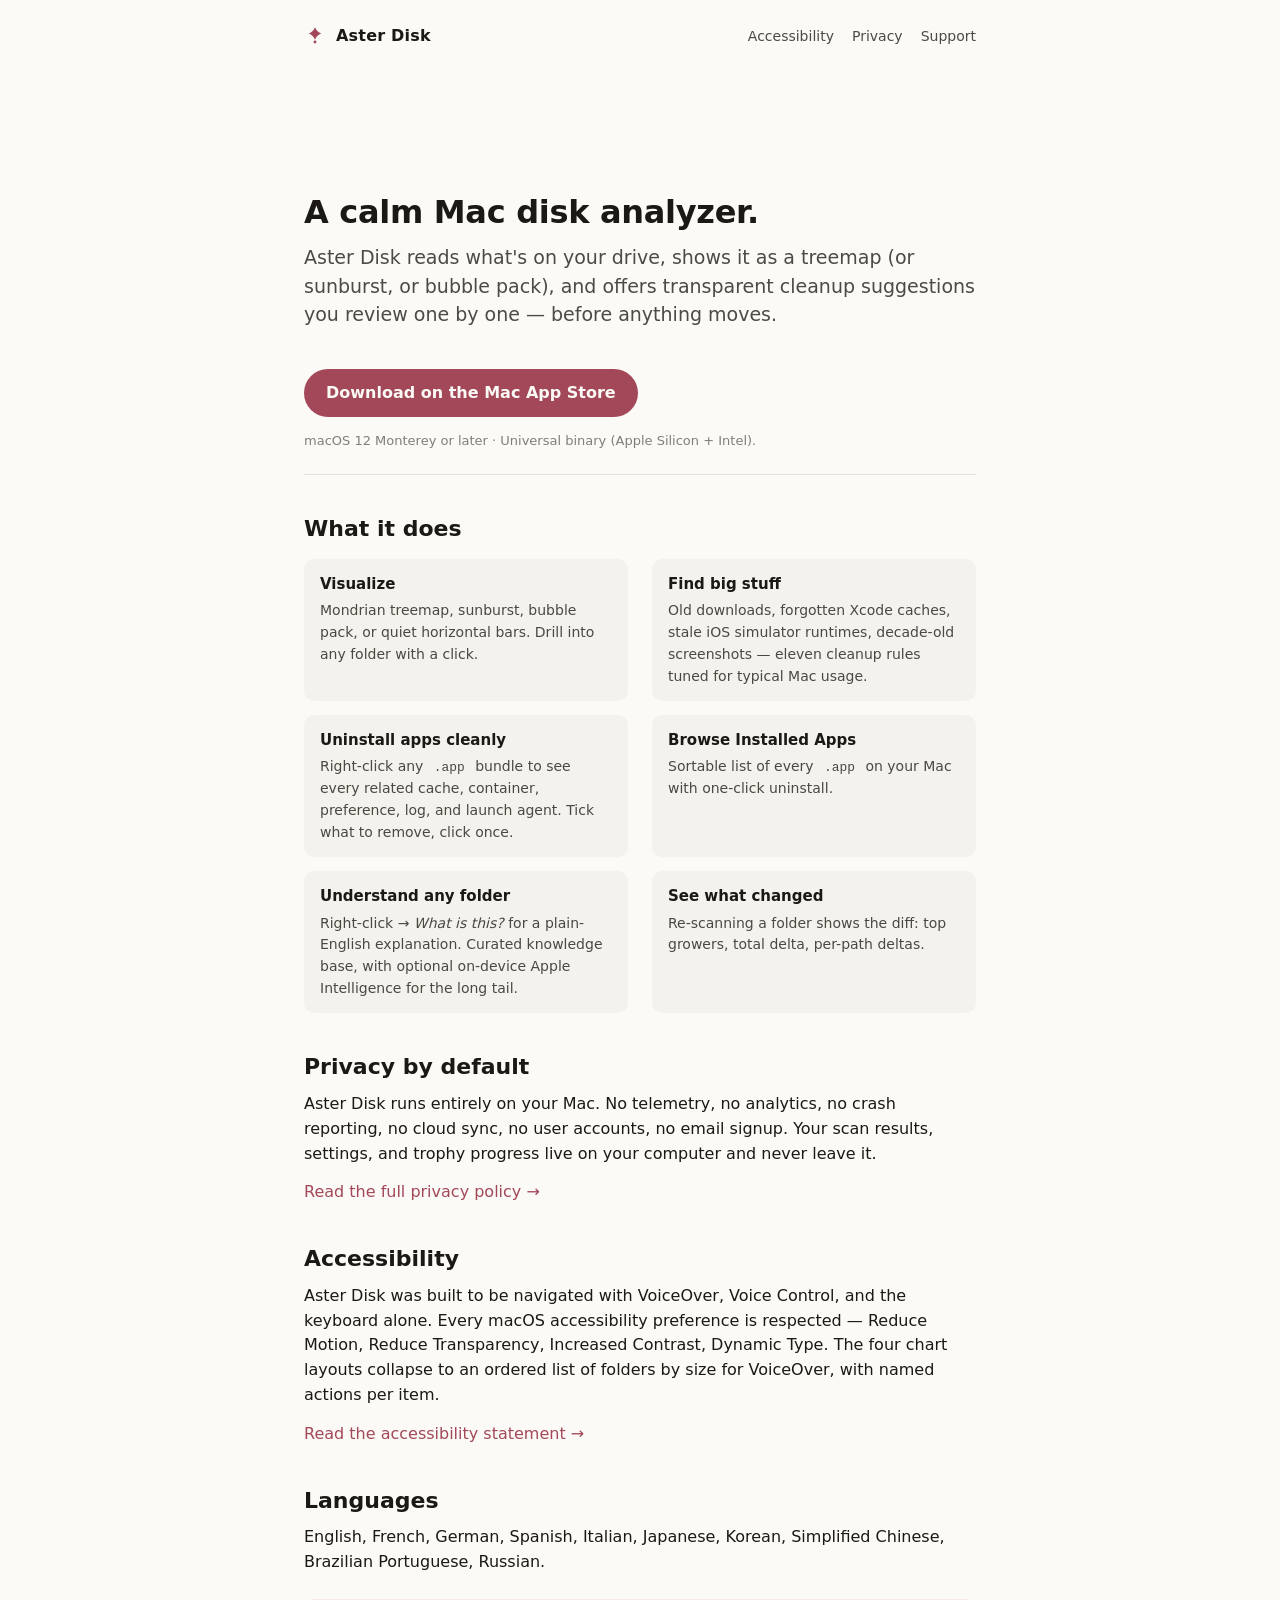
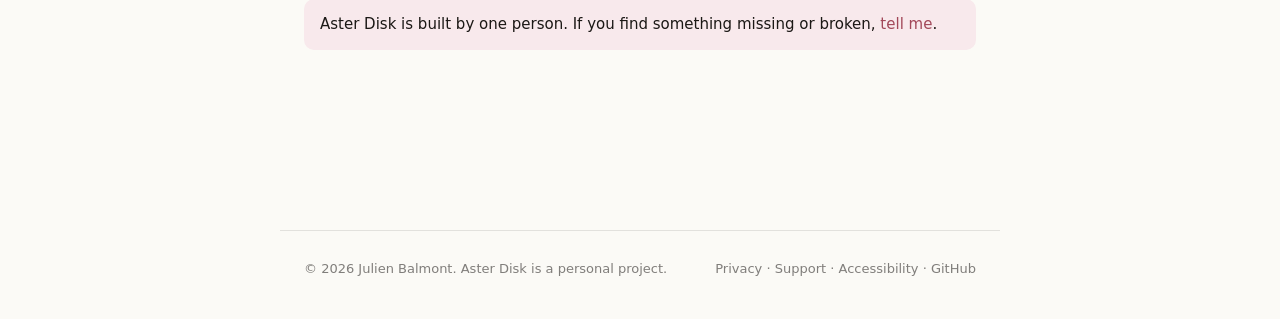
==== index.html @ 770c481d "site: www.asterdisk.com (index, privacy, support, accessibility, 404) First cut of the public market" ====
<!doctype html>
<html lang="en">
<head>
    <meta charset="utf-8">
    <meta name="viewport" content="width=device-width, initial-scale=1">
    <title>Aster Disk — a calm, native macOS disk analyzer</title>
    <meta name="description" content="Aster Disk reads what's on your Mac drive, shows it as a treemap, and offers transparent cleanup suggestions you can review one by one before anything moves.">
    <meta name="theme-color" content="#a24859" media="(prefers-color-scheme: light)">
    <meta name="theme-color" content="#1a1916" media="(prefers-color-scheme: dark)">
    <link rel="stylesheet" href="/styles.css">
    <link rel="canonical" href="https://www.asterdisk.com/">
    <meta property="og:type" content="website">
    <meta property="og:title" content="Aster Disk — calm Mac disk analyzer">
    <meta property="og:description" content="Native macOS disk analyzer with transparent cleanup suggestions. No telemetry, no cloud, no accounts.">
    <meta property="og:url" content="https://www.asterdisk.com/">
</head>
<body>
<a class="skip" href="#main">Skip to content</a>

<header class="site">
    <a class="brand" href="/" aria-label="Aster Disk home">
        <svg class="mark" viewBox="0 0 24 24" fill="none" aria-hidden="true">
            <path d="M12 2.5c1.1 3.2 3.6 5.7 6.8 6.8-3.2 1.1-5.7 3.6-6.8 6.8-1.1-3.2-3.6-5.7-6.8-6.8C8.4 8.2 10.9 5.7 12 2.5z" fill="currentColor"/>
            <circle cx="12" cy="18.5" r="1.6" fill="currentColor"/>
        </svg>
        Aster Disk
    </a>
    <nav class="top" aria-label="Primary">
        <a href="/accessibility">Accessibility</a>
        <a href="/privacy">Privacy</a>
        <a href="/support">Support</a>
    </nav>
</header>

<main id="main">
    <section class="hero">
        <h1>A calm Mac disk analyzer.</h1>
        <p class="lead">
            Aster Disk reads what's on your drive, shows it as a treemap
            (or sunburst, or bubble pack), and offers transparent cleanup
            suggestions you review one by one — before anything moves.
        </p>
        <a class="cta" href="https://apps.apple.com/app/aster-disk" rel="noopener">
            Download on the Mac App Store
        </a>
        <p style="margin-top:14px;color:var(--ink-3);font-size:13px;">
            macOS 12 Monterey or later · Universal binary (Apple Silicon + Intel).
        </p>
    </section>

    <h2>What it does</h2>
    <div class="features">
        <div class="feature">
            <h3>Visualize</h3>
            <p>Mondrian treemap, sunburst, bubble pack, or quiet horizontal bars. Drill into any folder with a click.</p>
        </div>
        <div class="feature">
            <h3>Find big stuff</h3>
            <p>Old downloads, forgotten Xcode caches, stale iOS simulator runtimes, decade-old screenshots — eleven cleanup rules tuned for typical Mac usage.</p>
        </div>
        <div class="feature">
            <h3>Uninstall apps cleanly</h3>
            <p>Right-click any <code>.app</code> bundle to see every related cache, container, preference, log, and launch agent. Tick what to remove, click once.</p>
        </div>
        <div class="feature">
            <h3>Browse Installed Apps</h3>
            <p>Sortable list of every <code>.app</code> on your Mac with one-click uninstall.</p>
        </div>
        <div class="feature">
            <h3>Understand any folder</h3>
            <p>Right-click → <em>What is this?</em> for a plain-English explanation. Curated knowledge base, with optional on-device Apple Intelligence for the long tail.</p>
        </div>
        <div class="feature">
            <h3>See what changed</h3>
            <p>Re-scanning a folder shows the diff: top growers, total delta, per-path deltas.</p>
        </div>
    </div>

    <h2>Privacy by default</h2>
    <p>
        Aster Disk runs entirely on your Mac. No telemetry, no analytics,
        no crash reporting, no cloud sync, no user accounts, no email
        signup. Your scan results, settings, and trophy progress live on
        your computer and never leave it.
    </p>
    <p><a href="/privacy">Read the full privacy policy →</a></p>

    <h2>Accessibility</h2>
    <p>
        Aster Disk was built to be navigated with VoiceOver, Voice
        Control, and the keyboard alone. Every macOS accessibility
        preference is respected — Reduce Motion, Reduce Transparency,
        Increased Contrast, Dynamic Type. The four chart layouts
        collapse to an ordered list of folders by size for VoiceOver,
        with named actions per item.
    </p>
    <p><a href="/accessibility">Read the accessibility statement →</a></p>

    <h2>Languages</h2>
    <p>
        English, French, German, Spanish, Italian, Japanese, Korean,
        Simplified Chinese, Brazilian Portuguese, Russian.
    </p>

    <div class="callout">
        Aster Disk is built by one person. If you find something missing
        or broken, <a href="/support">tell me</a>.
    </div>
</main>

<footer class="site">
    <span>© 2026 Julien Balmont. Aster Disk is a personal project.</span>
    <span>
        <a href="/privacy">Privacy</a> ·
        <a href="/support">Support</a> ·
        <a href="/accessibility">Accessibility</a> ·
        <a href="https://github.com/nerique/aster-public">GitHub</a>
    </span>
</footer>
</body>
</html>
---- styles.css ----
/* Aster Disk — public site stylesheet.
 * Mirrors the app's M13 design tokens (Theme.swift / tokens.css).
 * No JavaScript anywhere on the site; every page renders correctly
 * with just HTML + this stylesheet. */

:root {
    --paper: #fbfaf6;
    --paper-2: #f4f2ec;
    --paper-3: #ece9e1;
    --ink: #1b1815;
    --ink-2: rgba(27, 24, 21, 0.78);
    --ink-3: rgba(27, 24, 21, 0.55);
    --hairline: rgba(0, 0, 0, 0.10);
    --brand: #a24859;
    --brand-bg: #f8e9ec;
    --max-width: 720px;
}

@media (prefers-color-scheme: dark) {
    :root {
        --paper: #1a1916;
        --paper-2: #22201d;
        --paper-3: #2c2926;
        --ink: #f2eee8;
        --ink-2: rgba(242, 238, 232, 0.78);
        --ink-3: rgba(242, 238, 232, 0.55);
        --hairline: rgba(255, 255, 255, 0.10);
        --brand: #e08591;
        --brand-bg: #4d2a30;
    }
}

* { box-sizing: border-box; }

html, body {
    margin: 0;
    padding: 0;
    background: var(--paper);
    color: var(--ink);
    font-family: -apple-system, BlinkMacSystemFont, "SF Pro Text",
                 system-ui, "Segoe UI", Roboto, sans-serif;
    font-size: 16px;
    line-height: 1.55;
    -webkit-font-smoothing: antialiased;
}

main {
    max-width: var(--max-width);
    margin: 0 auto;
    padding: 64px 24px 96px;
}

header.site {
    max-width: var(--max-width);
    margin: 0 auto;
    padding: 24px 24px 0;
    display: flex;
    align-items: center;
    gap: 12px;
}

header.site a.brand {
    color: var(--ink);
    text-decoration: none;
    font-weight: 600;
    letter-spacing: 0.2px;
    display: flex;
    align-items: center;
    gap: 10px;
}

.mark {
    width: 22px;
    height: 22px;
    color: var(--brand);
}

nav.top {
    margin-left: auto;
    display: flex;
    gap: 18px;
    font-size: 14px;
}

nav.top a {
    color: var(--ink-2);
    text-decoration: none;
}

nav.top a:hover, nav.top a:focus { color: var(--brand); }

h1 {
    font-size: 32px;
    line-height: 1.2;
    margin: 24px 0 12px;
    font-weight: 700;
    letter-spacing: -0.3px;
}

h2 {
    font-size: 22px;
    line-height: 1.3;
    margin: 40px 0 10px;
    font-weight: 600;
}

h3 {
    font-size: 17px;
    margin: 28px 0 6px;
    font-weight: 600;
}

p, ul, ol { margin: 0 0 14px; }
ul, ol { padding-left: 22px; }
li { margin: 6px 0; }

a { color: var(--brand); text-decoration: none; }
a:hover, a:focus { text-decoration: underline; }

code, kbd, .mono {
    font-family: "SF Mono", ui-monospace, Menlo, Consolas, monospace;
    font-size: 0.92em;
    background: var(--paper-2);
    padding: 1px 6px;
    border-radius: 4px;
}

.lead {
    font-size: 19px;
    line-height: 1.5;
    color: var(--ink-2);
    margin: 0 0 28px;
}

.hero {
    padding: 56px 0 8px;
    border-bottom: 1px solid var(--hairline);
    margin-bottom: 40px;
}

.cta {
    display: inline-flex;
    align-items: center;
    gap: 8px;
    padding: 12px 22px;
    border-radius: 999px;
    background: var(--brand);
    color: var(--paper);
    font-weight: 600;
    text-decoration: none;
    margin-top: 12px;
}
.cta:hover { text-decoration: none; opacity: 0.92; }

.cta.secondary {
    background: transparent;
    color: var(--brand);
    border: 1px solid var(--brand);
}

.features {
    display: grid;
    grid-template-columns: 1fr 1fr;
    gap: 14px 24px;
    margin: 16px 0 40px;
}

@media (max-width: 540px) {
    .features { grid-template-columns: 1fr; }
    main { padding: 32px 20px 64px; }
    h1 { font-size: 26px; }
}

.feature {
    padding: 14px 16px;
    background: var(--paper-2);
    border-radius: 10px;
}

.feature h3 { margin: 0 0 4px; font-size: 15px; }
.feature p { margin: 0; font-size: 14px; color: var(--ink-2); }

.callout {
    padding: 14px 16px;
    background: var(--brand-bg);
    border-radius: 10px;
    margin: 24px 0;
    font-size: 15px;
}

footer.site {
    max-width: var(--max-width);
    margin: 60px auto 0;
    padding: 28px 24px 40px;
    border-top: 1px solid var(--hairline);
    color: var(--ink-3);
    font-size: 13px;
    display: flex;
    flex-wrap: wrap;
    gap: 16px;
    justify-content: space-between;
}

footer.site a { color: var(--ink-3); }
footer.site a:hover, footer.site a:focus { color: var(--brand); }

/* Skip-to-content link — visible on focus only, for keyboard users. */
.skip {
    position: absolute;
    left: -9999px;
    top: 0;
}
.skip:focus {
    left: 12px;
    top: 12px;
    z-index: 100;
    background: var(--brand);
    color: var(--paper);
    padding: 8px 14px;
    border-radius: 6px;
}
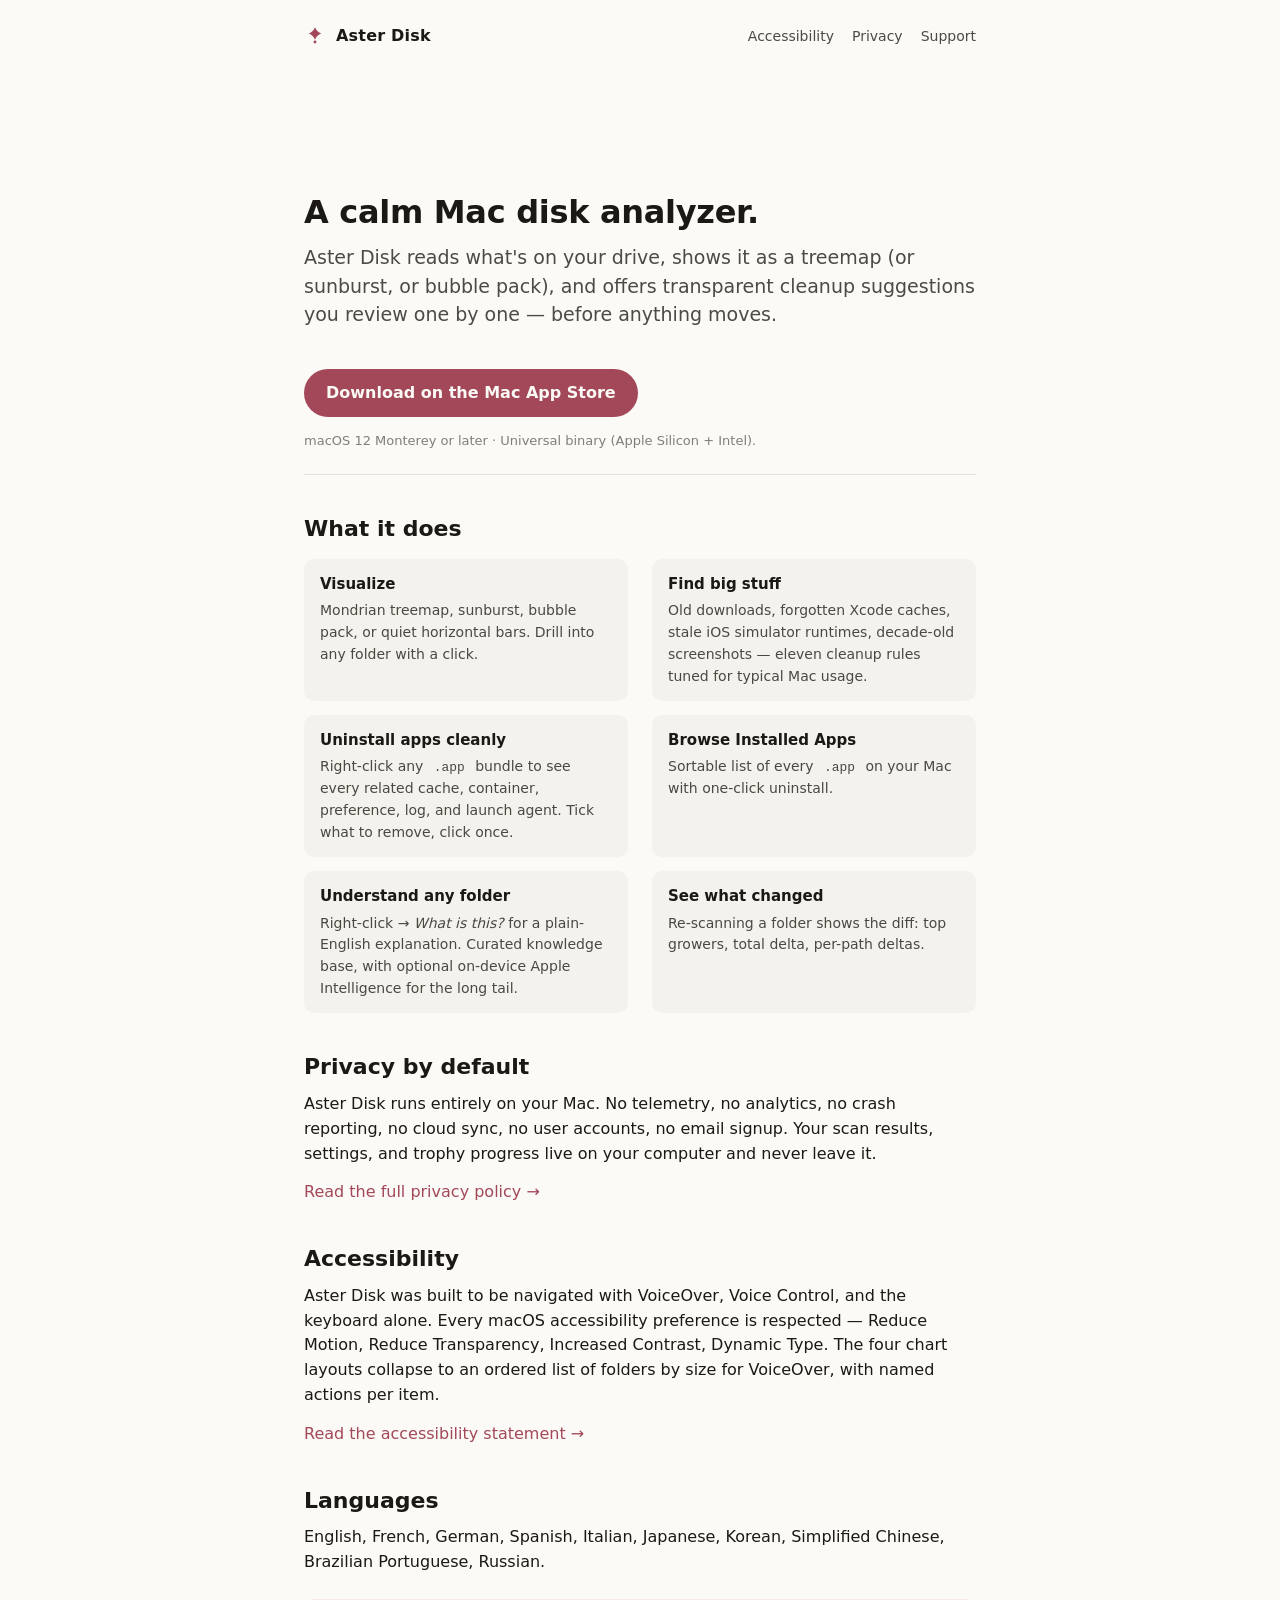
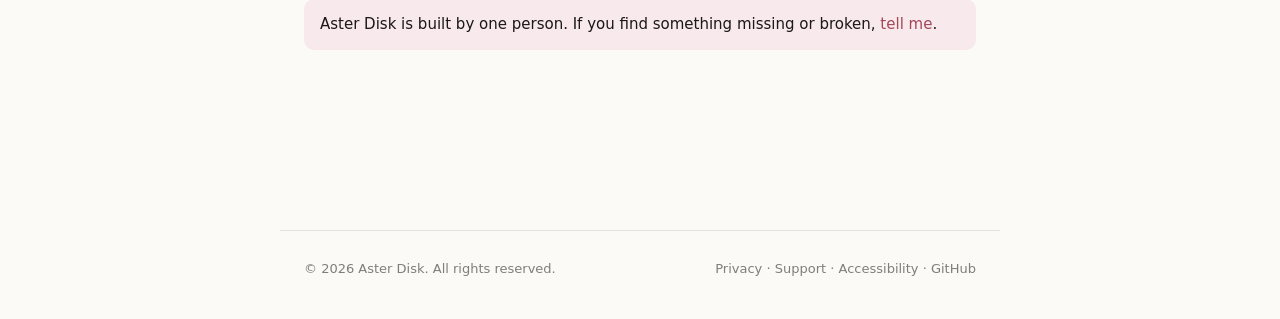
==== commit 458104f6: "site: drop personal name from copyright + privacy signoff Footer now reads "© 2026 Aster Disk. All r" ====
--- a/index.html
+++ b/index.html
@@ -109,7 +109,7 @@
 </main>
 
 <footer class="site">
-    <span>© 2026 Julien Balmont. Aster Disk is a personal project.</span>
+    <span>© 2026 Aster Disk. All rights reserved.</span>
     <span>
         <a href="/privacy">Privacy</a> ·
         <a href="/support">Support</a> ·
